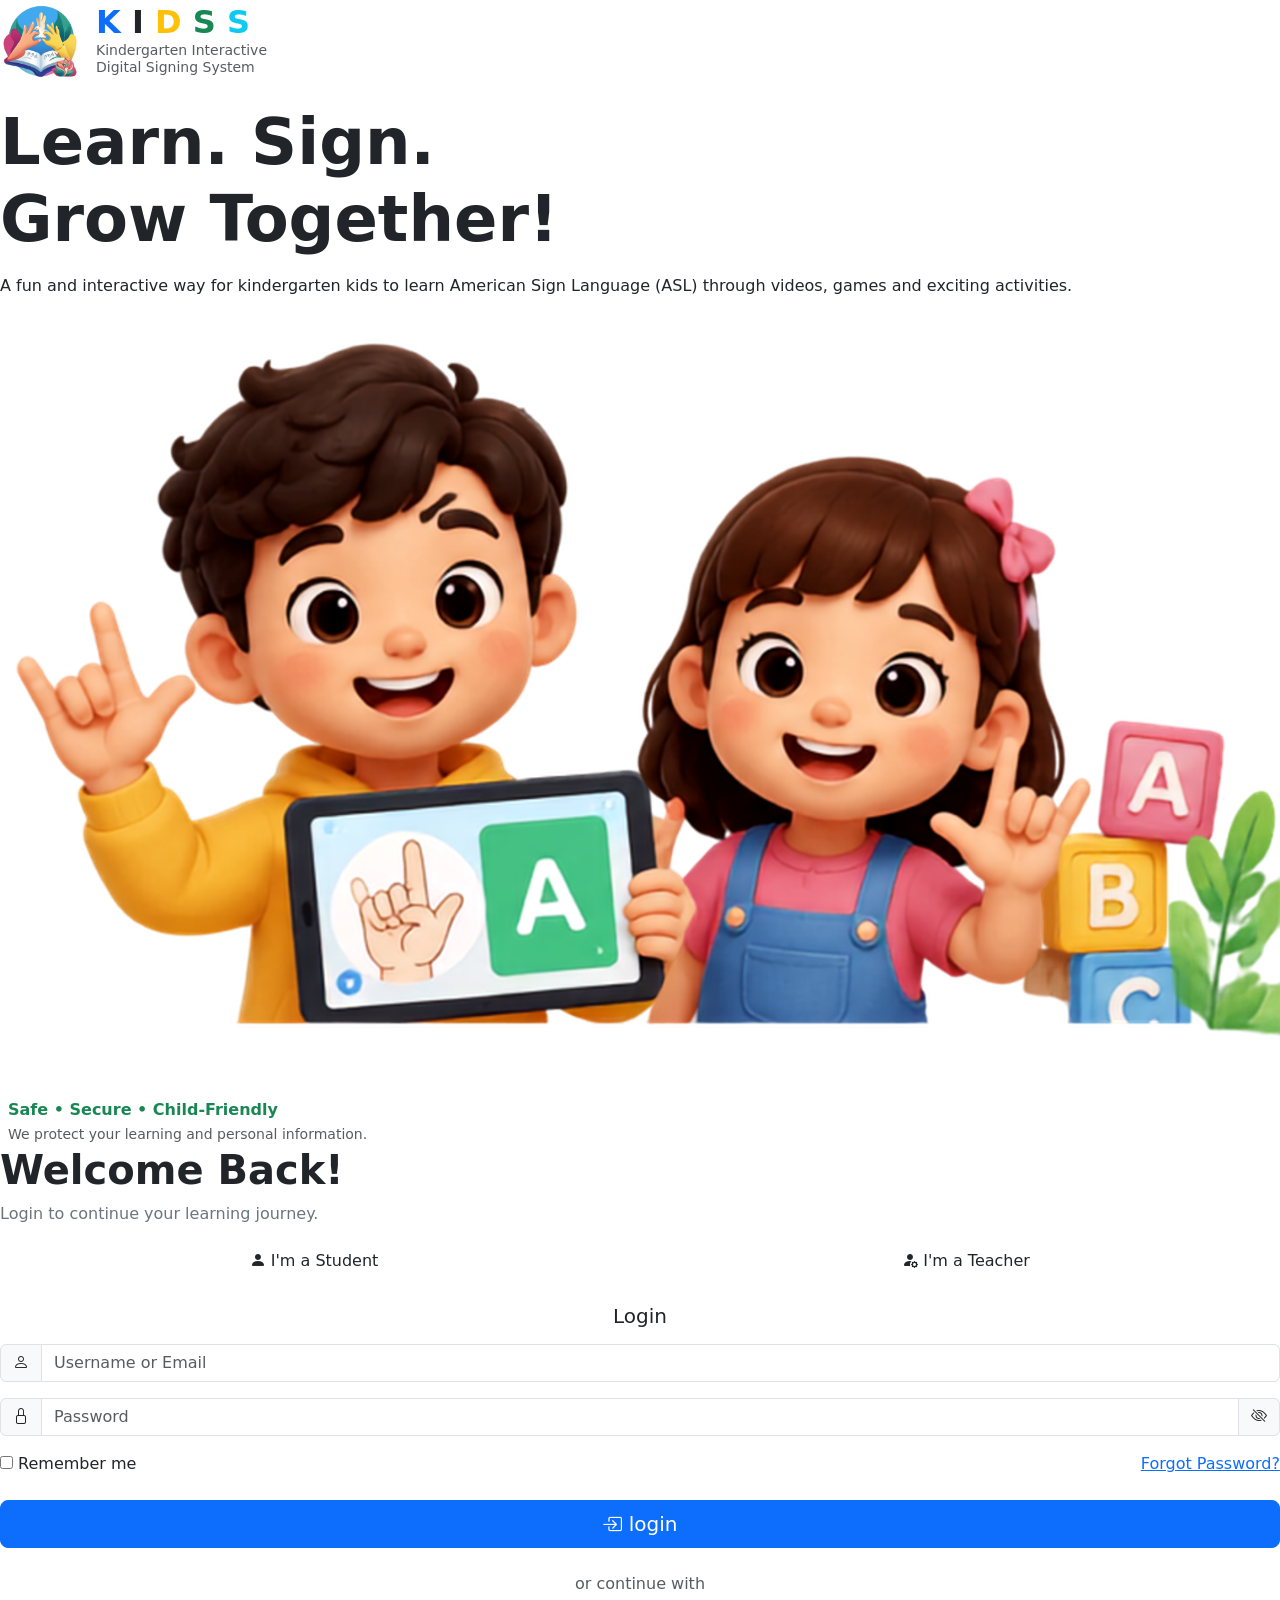
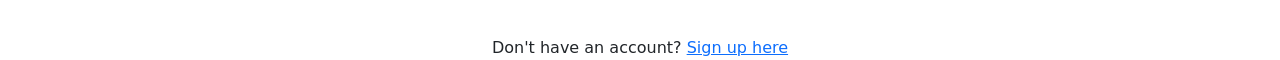
==== login.html @ aa82d112 "current main; first upload" ====
<!DOCTYPE html>
<html lang="en">
<head>
<meta charset="UTF-8">
<meta name="viewport" content="width=device-width, initial-scale=1.0">

<title>KIDSS Login</title>

<link href="assets/bootstrap/css/bootstrap.min.css" rel="stylesheet">
<link rel="stylesheet"
href="https://cdn.jsdelivr.net/npm/bootstrap-icons@1.11.3/font/bootstrap-icons.min.css">

<link rel="stylesheet" href="assets/css/login.css">
</head>

<body>

<div class="login-page">

    <div class="login-card">

        <div class="left-panel">
            <div class="logo mb-4 d-flex align-items-center gap-3">
                <img src="assets/img/logo.png" width="80" alt="KIDSS Logo">
                <div>
                    <h2 class="mb-0 fw-bold">
                        <span class="text-primary">K</span>
                        <span class="text-purple">I</span>
                        <span class="text-warning">D</span>
                        <span class="text-success">S</span>
                        <span class="text-info">S</span>
                    </h2>

                    <small class="text-muted lh-sm d-block">
                        Kindergarten Interactive<br>
                        Digital Signing System
                    </small>
                </div>
            </div>

            <h1 class="hero-title">
               <h1 class="display-3 fw-bold mb-3">
                    <span class="hero-title-1">Learn. Sign.</span><br>
                    <span class="hero-title-2">Grow Together!</span>
                </h1>
            </h1>
            
            <p class="hero-text">
                A fun and interactive way for kindergarten kids
                to learn American Sign Language (ASL)
                through videos, games and exciting activities.
            </p>

            <div class="text-center my-4">
                <img src="assets/img/girlboy.png" class="img-fluid hero-image" alt="Children learning" style="">
            </div>

            <div class="security mt-4 d-flex align-items-center gap-2">
                <i class="bi bi-shield-check-fill text-success fs-3"></i>
                <div>
                    <strong class="text-success">Safe • Secure • Child-Friendly</strong>
                    <br>
                    <small class="text-muted">
                        We protect your learning and personal information.
                    </small>
                </div>
            </div>
        </div> 

        <div class="floating-card-wrapper">
            <div id="floating-card" class="right-panel">
                <h1 class="fw-bold">Welcome Back!</h1>
                <p class="text-secondary">Login to continue your learning journey.</p>
                
                <div class="row mb-4">
                    <div class="col-6">
                        <button class="btn btn-role active-role w-100">
                            <i class="bi bi-person-fill"></i>
                            I'm a Student
                        </button>
                    </div>
                    <div class="col-6">
                        <button class="btn btn-role w-100">
                            <i class="bi bi-person-fill-gear"></i>
                            I'm a Teacher
                        </button>
                    </div>
                </div>

                <h5 class="text-center mb-3">Login</h5>
                
                <div class="mb-3">
                    <div class="input-group">
                        <span class="input-group-text">
                            <i class="bi bi-person"></i>
                        </span>
                        <input class="form-control" placeholder="Username or Email">
                    </div>
                </div>
                
                <div class="mb-3">
                    <div class="input-group">
                        <span class="input-group-text">
                            <i class="bi bi-lock"></i>
                        </span>
                        <input type="password" class="form-control" placeholder="Password">
                        <span class="input-group-text">
                            <i class="bi bi-eye-slash"></i>
                        </span>
                    </div>
                </div>

                <div class="d-flex justify-content-between mb-4">
                    <div>
                        <input type="checkbox" id="remember">
                        <label for="remember">Remember me</label>
                    </div>
                    <a href="#">Forgot Password?</a>
                </div>

                <a href="index.html"> <!-- later -->
                    <button class="btn btn-primary w-100 btn-lg" >
                        <i class="bi bi-box-arrow-in-right"></i>
                        login
                    </button>
                </a>

                <div class="text-center my-4 text-muted">
                    or continue with
                </div>

                <div class="row g-2">
                    
                </div>

                <p class="text-center mt-4 mb-0">
                    Don't have an account? <a href="#">Sign up here</a>
                </p>
            </div>
        </div>

    </div>
</div>
<script src="assets/bootstrap/js/bootstrap.bundle.min.js"></script>
</body>
</html>
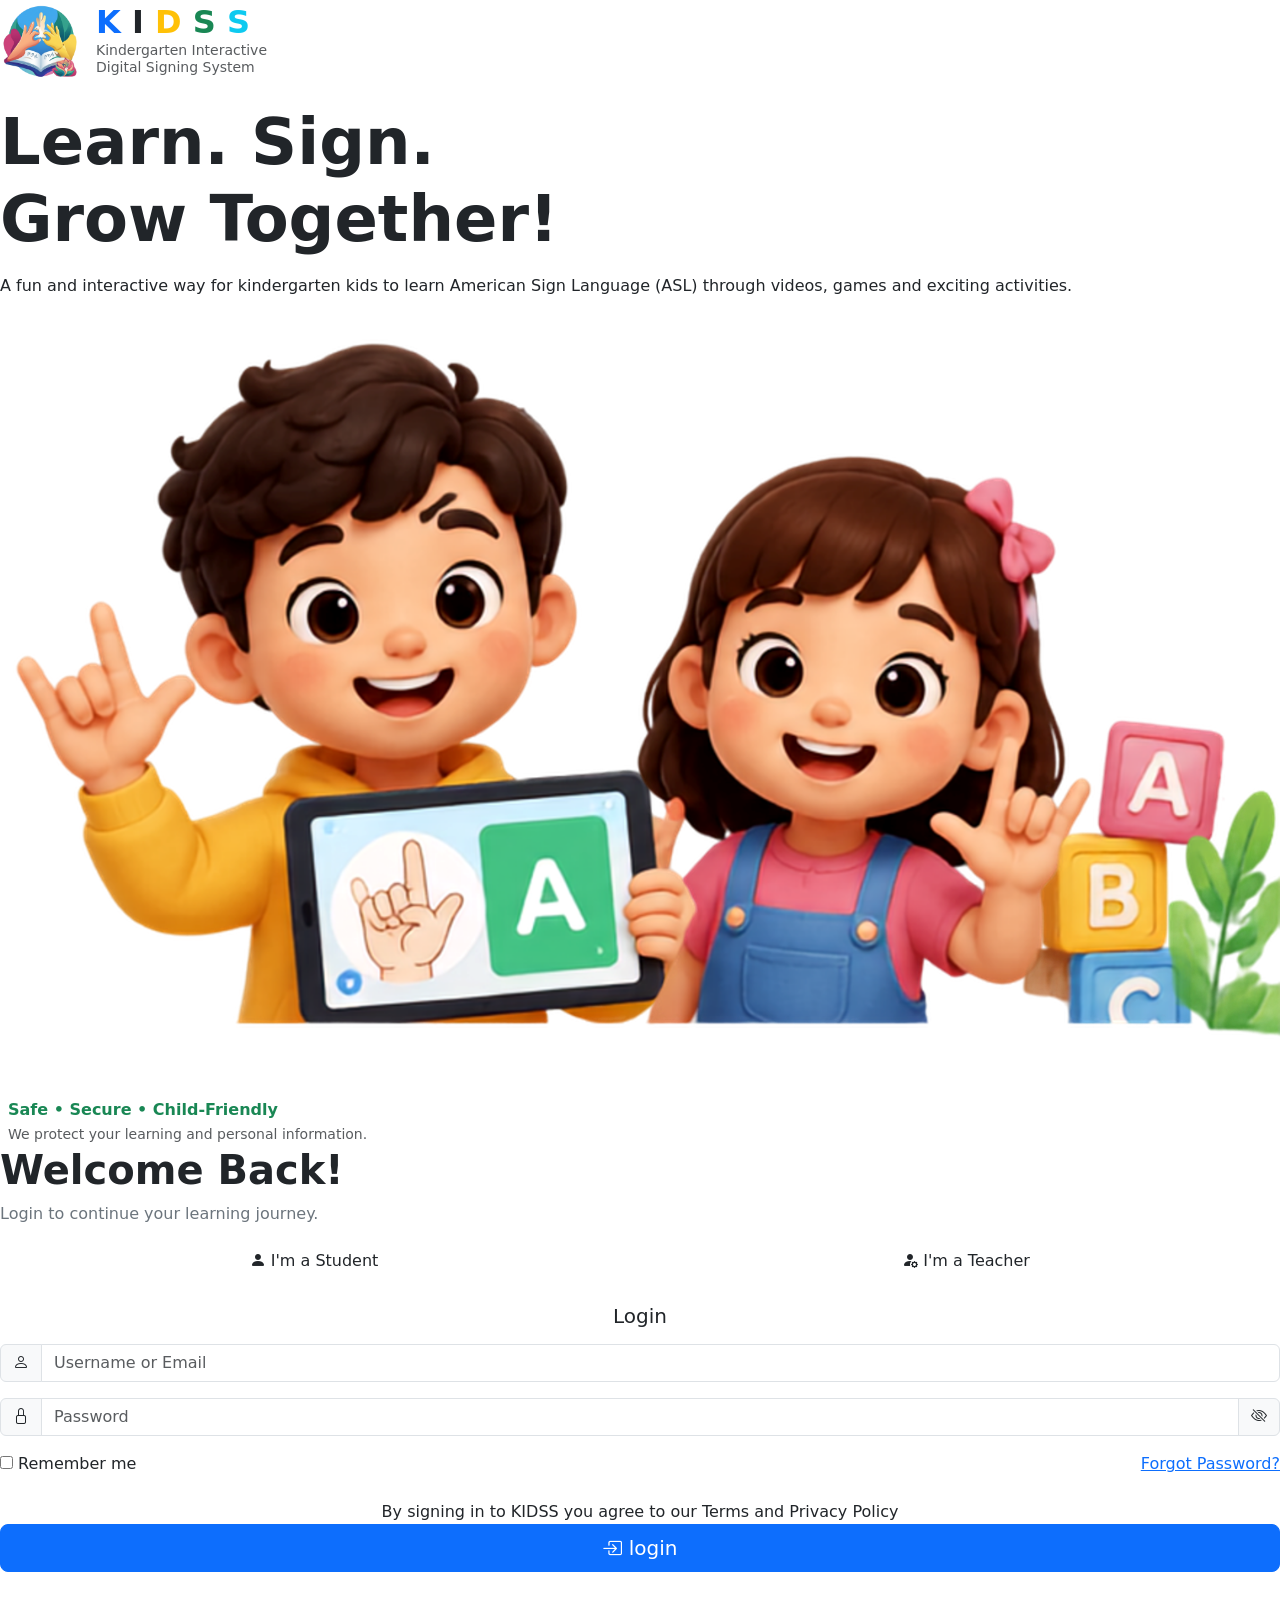
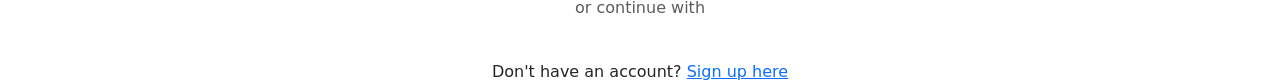
==== commit 07e8af08: "added quiz.php including images and video" ====
--- a/login.html
+++ b/login.html
@@ -117,7 +117,10 @@
                     </div>
                     <a href="#">Forgot Password?</a>
                 </div>
-
+                <div class="text-center">
+                   By signing in to KIDSS you agree to our Terms and Privacy Policy</br>
+                </div>
+                
                 <a href="index.html"> <!-- later -->
                     <button class="btn btn-primary w-100 btn-lg" >
                         <i class="bi bi-box-arrow-in-right"></i>
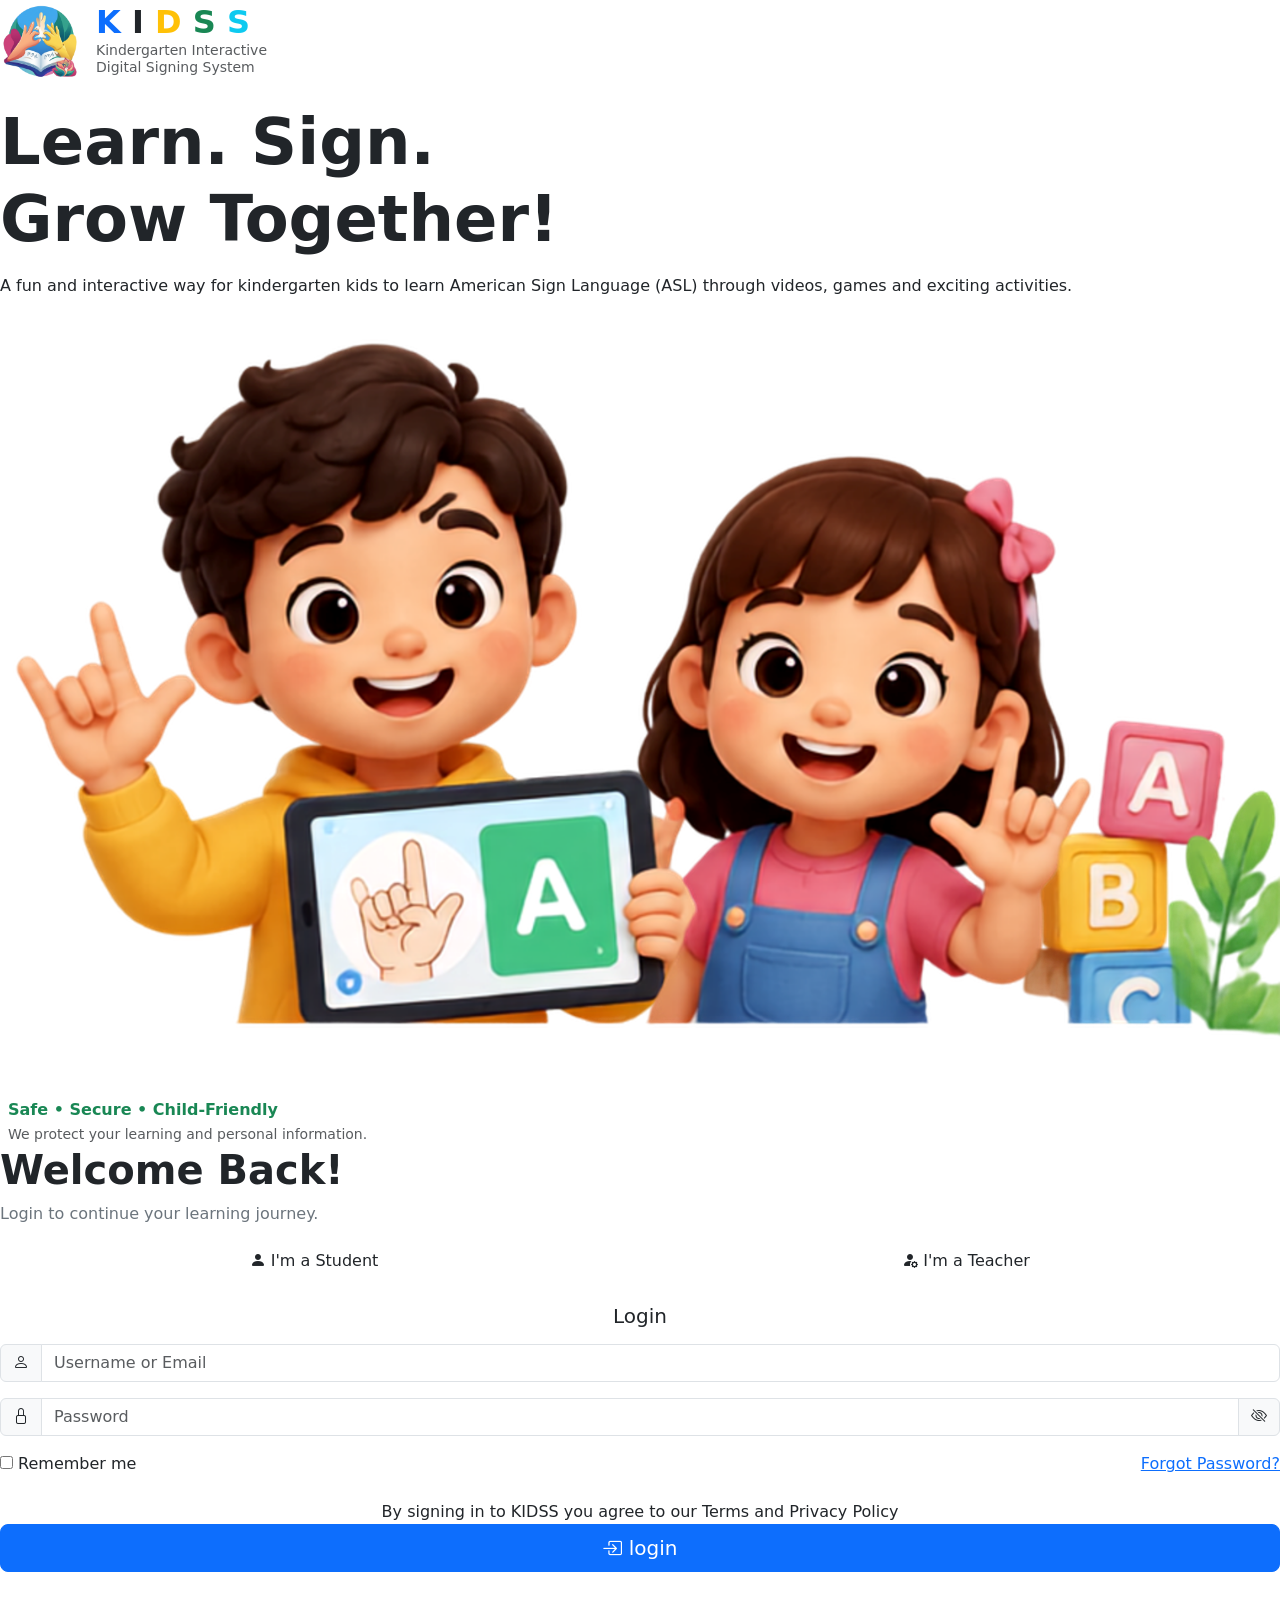
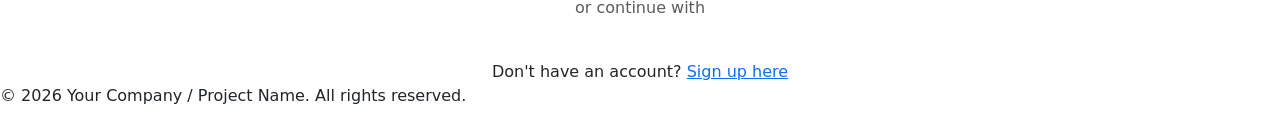
==== commit 6d79f7c3: "added copyright footer" ====
--- a/login.html
+++ b/login.html
@@ -121,7 +121,7 @@
                    By signing in to KIDSS you agree to our Terms and Privacy Policy</br>
                 </div>
                 
-                <a href="index.html"> <!-- later -->
+                <a href="index.html">
                     <button class="btn btn-primary w-100 btn-lg" >
                         <i class="bi bi-box-arrow-in-right"></i>
                         login
@@ -141,9 +141,17 @@
                 </p>
             </div>
         </div>
+        
+    </div>
+    
+</div>
+<footer>
+  <p>&copy; <span id="year"></span> Your Company / Project Name. All rights reserved.</p>
+</footer>
 
-    </div>
-</div>
+<script>
+  document.getElementById("year").textContent = new Date().getFullYear();
+</script>
 <script src="assets/bootstrap/js/bootstrap.bundle.min.js"></script>
 </body>
 </html>
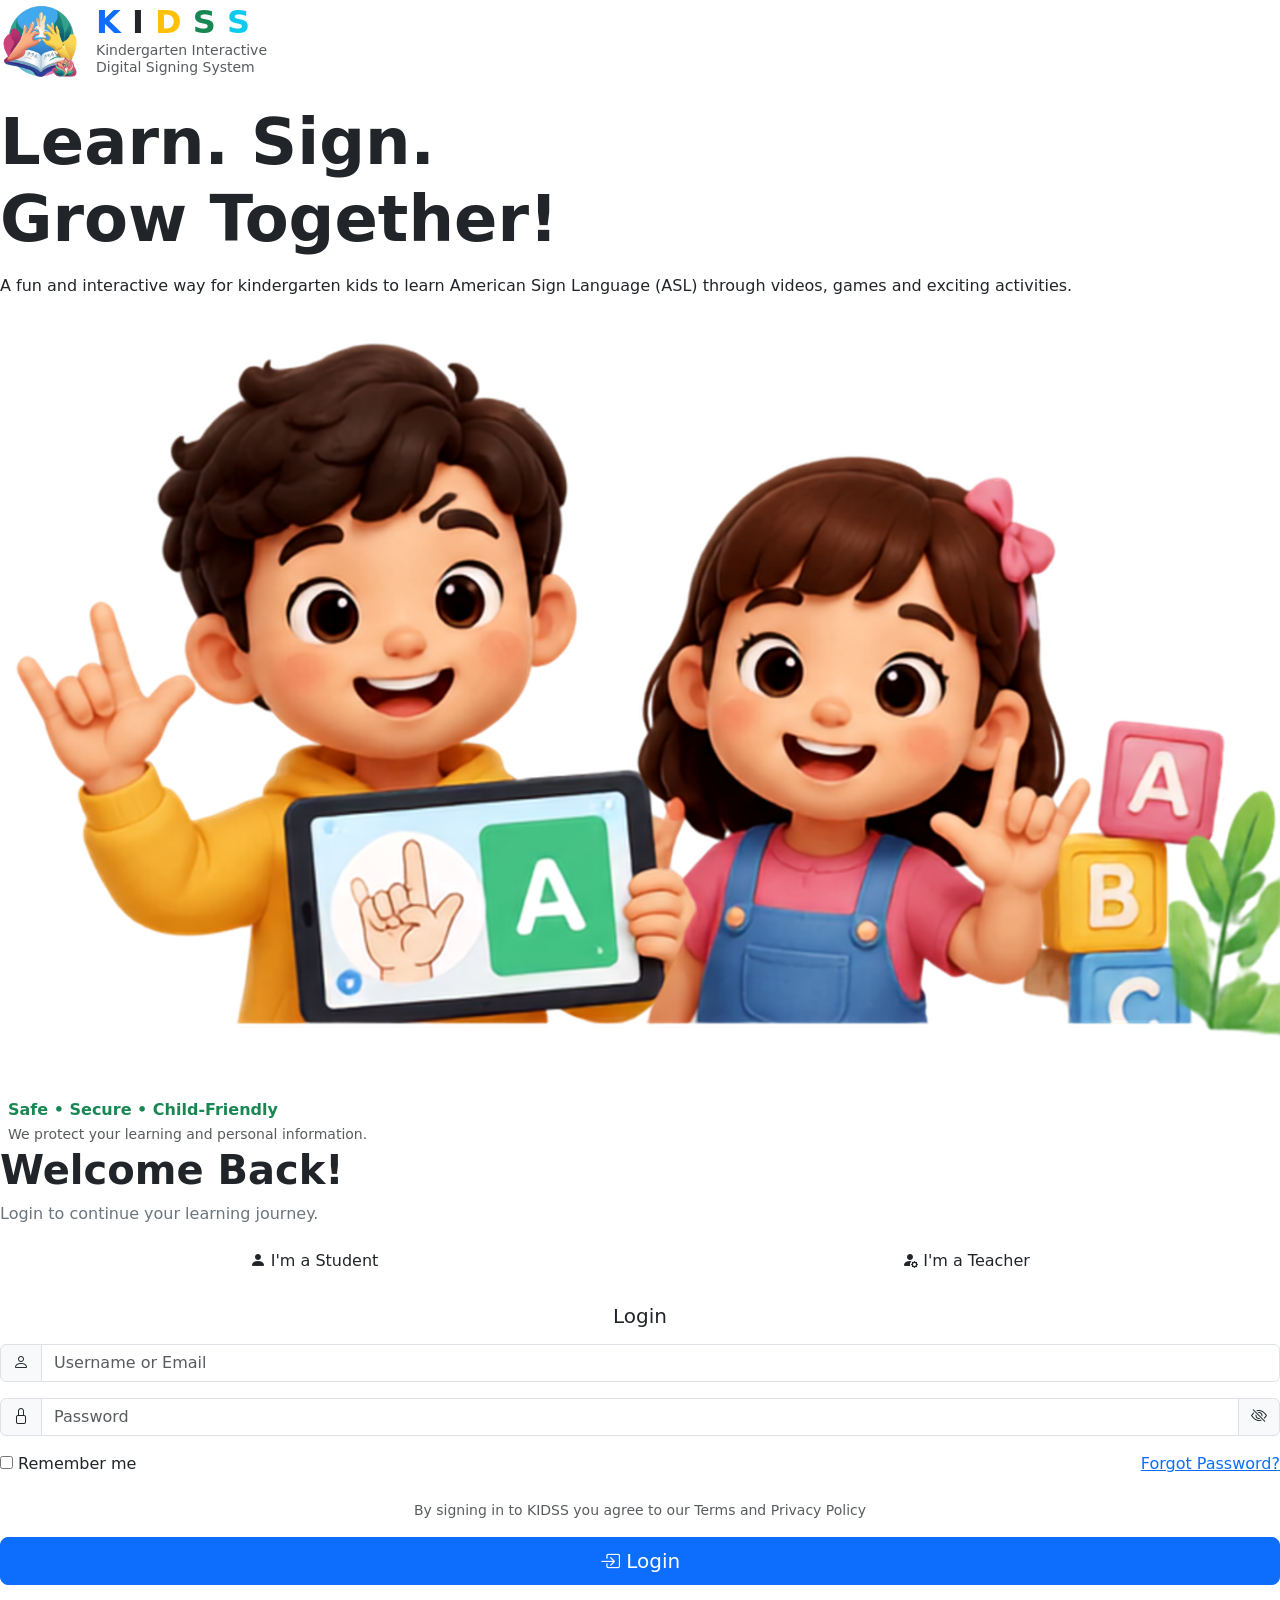
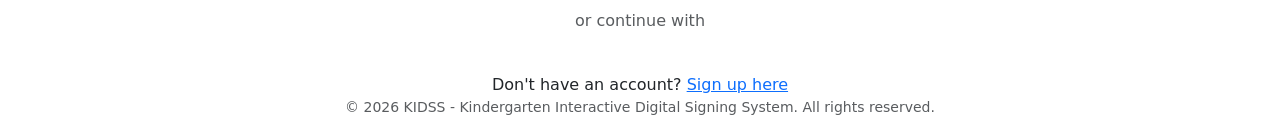
==== commit 6bf7bd94: "fixed the copyright message" ====
--- a/login.html
+++ b/login.html
@@ -1,156 +1,154 @@
 <!DOCTYPE html>
 <html lang="en">
 <head>
-<meta charset="UTF-8">
-<meta name="viewport" content="width=device-width, initial-scale=1.0">
+  <meta charset="UTF-8">
+  <meta name="viewport" content="width=device-width, initial-scale=1.0">
+  <title>KIDSS Login</title>
 
-<title>KIDSS Login</title>
-
-<link href="assets/bootstrap/css/bootstrap.min.css" rel="stylesheet">
-<link rel="stylesheet"
-href="https://cdn.jsdelivr.net/npm/bootstrap-icons@1.11.3/font/bootstrap-icons.min.css">
-
-<link rel="stylesheet" href="assets/css/login.css">
+  <link href="assets/bootstrap/css/bootstrap.min.css" rel="stylesheet">
+  <link rel="stylesheet" href="https://cdn.jsdelivr.net/npm/bootstrap-icons@1.11.3/font/bootstrap-icons.min.css">
+  <link rel="stylesheet" href="assets/css/login.css">
 </head>
 
 <body>
 
 <div class="login-page">
+  <div class="login-card">
 
-    <div class="login-card">
+    <div class="left-panel">
+      <div class="logo mb-4 d-flex align-items-center gap-3">
+        <img src="assets/img/logo.png" width="80" alt="KIDSS Logo">
+        <div>
+          <h2 class="mb-0 fw-bold">
+            <span class="text-primary">K</span>
+            <span class="text-purple">I</span>
+            <span class="text-warning">D</span>
+            <span class="text-success">S</span>
+            <span class="text-info">S</span>
+          </h2>
+          <small class="text-muted lh-sm d-block">
+            Kindergarten Interactive<br>
+            Digital Signing System
+          </small>
+        </div>
+      </div>
 
-        <div class="left-panel">
-            <div class="logo mb-4 d-flex align-items-center gap-3">
-                <img src="assets/img/logo.png" width="80" alt="KIDSS Logo">
-                <div>
-                    <h2 class="mb-0 fw-bold">
-                        <span class="text-primary">K</span>
-                        <span class="text-purple">I</span>
-                        <span class="text-warning">D</span>
-                        <span class="text-success">S</span>
-                        <span class="text-info">S</span>
-                    </h2>
+      <div class="hero-title">
+        <h1 class="display-3 fw-bold mb-3">
+          <span class="hero-title-1">Learn. Sign.</span><br>
+          <span class="hero-title-2">Grow Together!</span>
+        </h1>
+      </div>
+      
+      <p class="hero-text">
+        A fun and interactive way for kindergarten kids
+        to learn American Sign Language (ASL)
+        through videos, games and exciting activities.
+      </p>
 
-                    <small class="text-muted lh-sm d-block">
-                        Kindergarten Interactive<br>
-                        Digital Signing System
-                    </small>
-                </div>
-            </div>
+      <div class="text-center my-4">
+        <img src="assets/img/girlboy.png" class="img-fluid hero-image" alt="Children learning">
+      </div>
 
-            <h1 class="hero-title">
-               <h1 class="display-3 fw-bold mb-3">
-                    <span class="hero-title-1">Learn. Sign.</span><br>
-                    <span class="hero-title-2">Grow Together!</span>
-                </h1>
-            </h1>
-            
-            <p class="hero-text">
-                A fun and interactive way for kindergarten kids
-                to learn American Sign Language (ASL)
-                through videos, games and exciting activities.
-            </p>
+      <div class="security mt-4 d-flex align-items-center gap-2">
+        <i class="bi bi-shield-check-fill text-success fs-3"></i>
+        <div>
+          <strong class="text-success">Safe • Secure • Child-Friendly</strong>
+          <br>
+          <small class="text-muted">
+            We protect your learning and personal information.
+          </small>
+        </div>
+      </div>
+    </div> 
 
-            <div class="text-center my-4">
-                <img src="assets/img/girlboy.png" class="img-fluid hero-image" alt="Children learning" style="">
-            </div>
+    <div class="floating-card-wrapper">
+      <div id="floating-card" class="right-panel">
+        <h1 class="fw-bold">Welcome Back!</h1>
+        <p class="text-secondary">Login to continue your learning journey.</p>
+        
+        <div class="row mb-4">
+          <div class="col-6">
+            <button type="button" class="btn btn-role active-role w-100">
+              <i class="bi bi-person-fill"></i>
+              I'm a Student
+            </button>
+          </div>
+          <div class="col-6">
+            <button type="button" class="btn btn-role w-100">
+              <i class="bi bi-person-fill-gear"></i>
+              I'm a Teacher
+            </button>
+          </div>
+        </div>
 
-            <div class="security mt-4 d-flex align-items-center gap-2">
-                <i class="bi bi-shield-check-fill text-success fs-3"></i>
-                <div>
-                    <strong class="text-success">Safe • Secure • Child-Friendly</strong>
-                    <br>
-                    <small class="text-muted">
-                        We protect your learning and personal information.
-                    </small>
-                </div>
-            </div>
-        </div> 
-
-        <div class="floating-card-wrapper">
-            <div id="floating-card" class="right-panel">
-                <h1 class="fw-bold">Welcome Back!</h1>
-                <p class="text-secondary">Login to continue your learning journey.</p>
-                
-                <div class="row mb-4">
-                    <div class="col-6">
-                        <button class="btn btn-role active-role w-100">
-                            <i class="bi bi-person-fill"></i>
-                            I'm a Student
-                        </button>
-                    </div>
-                    <div class="col-6">
-                        <button class="btn btn-role w-100">
-                            <i class="bi bi-person-fill-gear"></i>
-                            I'm a Teacher
-                        </button>
-                    </div>
-                </div>
-
-                <h5 class="text-center mb-3">Login</h5>
-                
-                <div class="mb-3">
-                    <div class="input-group">
-                        <span class="input-group-text">
-                            <i class="bi bi-person"></i>
-                        </span>
-                        <input class="form-control" placeholder="Username or Email">
-                    </div>
-                </div>
-                
-                <div class="mb-3">
-                    <div class="input-group">
-                        <span class="input-group-text">
-                            <i class="bi bi-lock"></i>
-                        </span>
-                        <input type="password" class="form-control" placeholder="Password">
-                        <span class="input-group-text">
-                            <i class="bi bi-eye-slash"></i>
-                        </span>
-                    </div>
-                </div>
-
-                <div class="d-flex justify-content-between mb-4">
-                    <div>
-                        <input type="checkbox" id="remember">
-                        <label for="remember">Remember me</label>
-                    </div>
-                    <a href="#">Forgot Password?</a>
-                </div>
-                <div class="text-center">
-                   By signing in to KIDSS you agree to our Terms and Privacy Policy</br>
-                </div>
-                
-                <a href="index.html">
-                    <button class="btn btn-primary w-100 btn-lg" >
-                        <i class="bi bi-box-arrow-in-right"></i>
-                        login
-                    </button>
-                </a>
-
-                <div class="text-center my-4 text-muted">
-                    or continue with
-                </div>
-
-                <div class="row g-2">
-                    
-                </div>
-
-                <p class="text-center mt-4 mb-0">
-                    Don't have an account? <a href="#">Sign up here</a>
-                </p>
-            </div>
+        <h5 class="text-center mb-3">Login</h5>
+        
+        <div class="mb-3">
+          <div class="input-group">
+            <span class="input-group-text">
+              <i class="bi bi-person"></i>
+            </span>
+            <input type="text" class="form-control" placeholder="Username or Email">
+          </div>
         </div>
         
+        <div class="mb-3">
+          <div class="input-group">
+            <span class="input-group-text">
+              <i class="bi bi-lock"></i>
+            </span>
+            <input type="password" class="form-control" placeholder="Password">
+            <span class="input-group-text">
+              <i class="bi bi-eye-slash"></i>
+            </span>
+          </div>
+        </div>
+
+        <div class="d-flex justify-content-between mb-4">
+          <div>
+            <input type="checkbox" id="remember">
+            <label for="remember">Remember me</label>
+          </div>
+          <a href="#">Forgot Password?</a>
+        </div>
+
+        <div class="text-center mb-3 text-muted small">
+          By signing in to KIDSS you agree to our Terms and Privacy Policy
+        </div>
+        
+        <a href="index.html" class="btn btn-primary w-100 btn-lg">
+          <i class="bi bi-box-arrow-in-right"></i>
+          Login
+        </a>
+
+        <div class="text-center my-4 text-muted">
+          or continue with
+        </div>
+
+        <div class="row g-2"></div>
+
+        <p class="text-center mt-4 mb-0">
+          Don't have an account? <a href="#">Sign up here</a>
+        </p>
+
+        <div class="text-center mb-3 text-muted small">
+          <p class="mb-0">&copy; <span id="year">2026</span> KIDSS - Kindergarten Interactive Digital Signing System. All rights reserved.</p>
+        </div>
+      </div>
     </div>
     
+  </div>
 </div>
-<footer>
-  <p>&copy; <span id="year"></span> Your Company / Project Name. All rights reserved.</p>
-</footer>
+
 
 <script>
-  document.getElementById("year").textContent = new Date().getFullYear();
+  document.addEventListener("DOMContentLoaded", () => {
+    const yearEl = document.getElementById("year");
+    if (yearEl) {
+      yearEl.textContent = new Date().getFullYear();
+    }
+  });
 </script>
 <script src="assets/bootstrap/js/bootstrap.bundle.min.js"></script>
 </body>
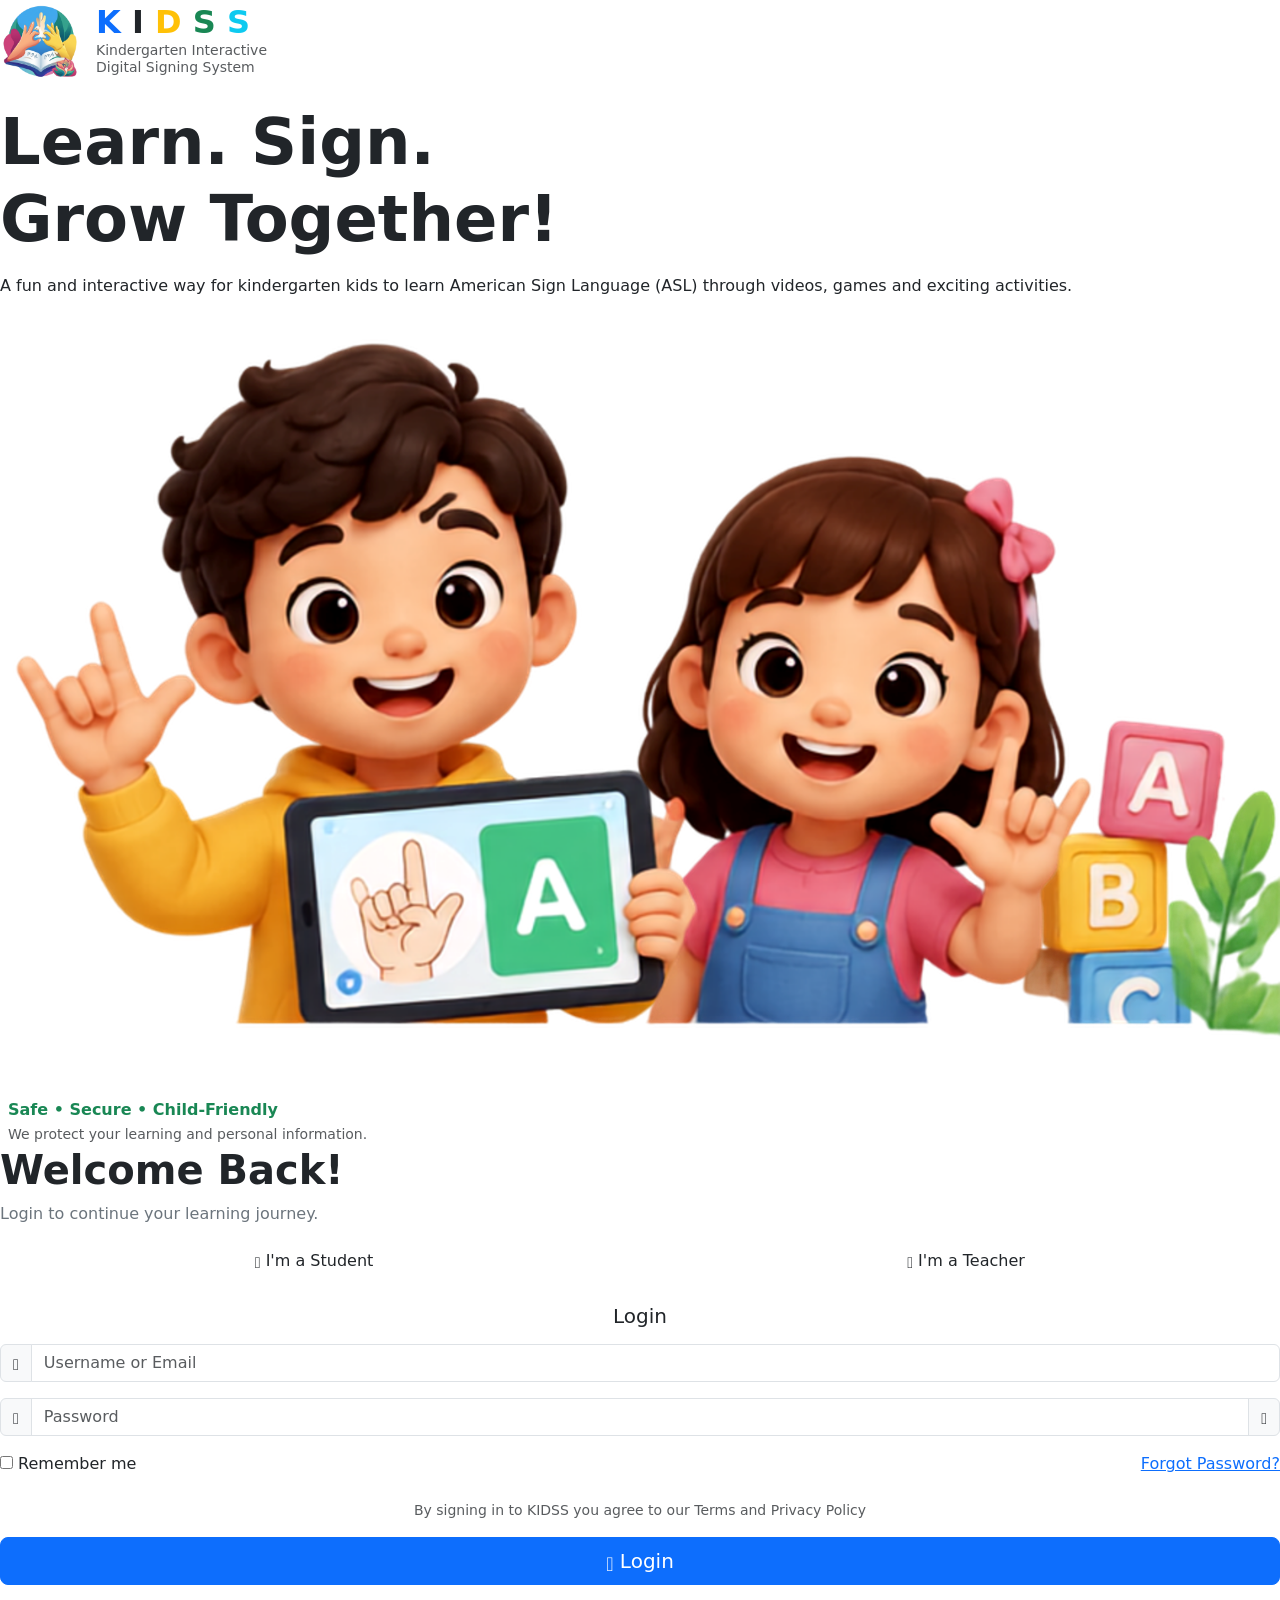
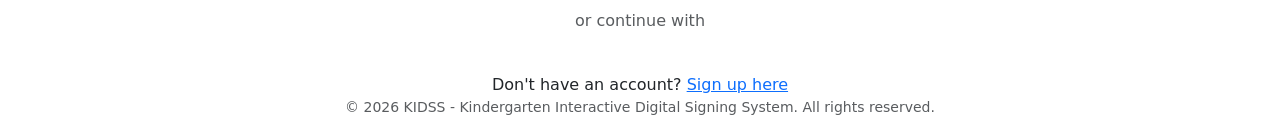
==== commit 13348985: "refactor v3" ====
--- a/login.html
+++ b/login.html
@@ -6,7 +6,7 @@
   <title>KIDSS Login</title>
 
   <link href="assets/bootstrap/css/bootstrap.min.css" rel="stylesheet">
-  <link rel="stylesheet" href="https://cdn.jsdelivr.net/npm/bootstrap-icons@1.11.3/font/bootstrap-icons.min.css">
+  <link rel="stylesheet" href="assets/bootstrap/css/bootstrap-icons.min.css">
   <link rel="stylesheet" href="assets/css/login.css">
 </head>
 
